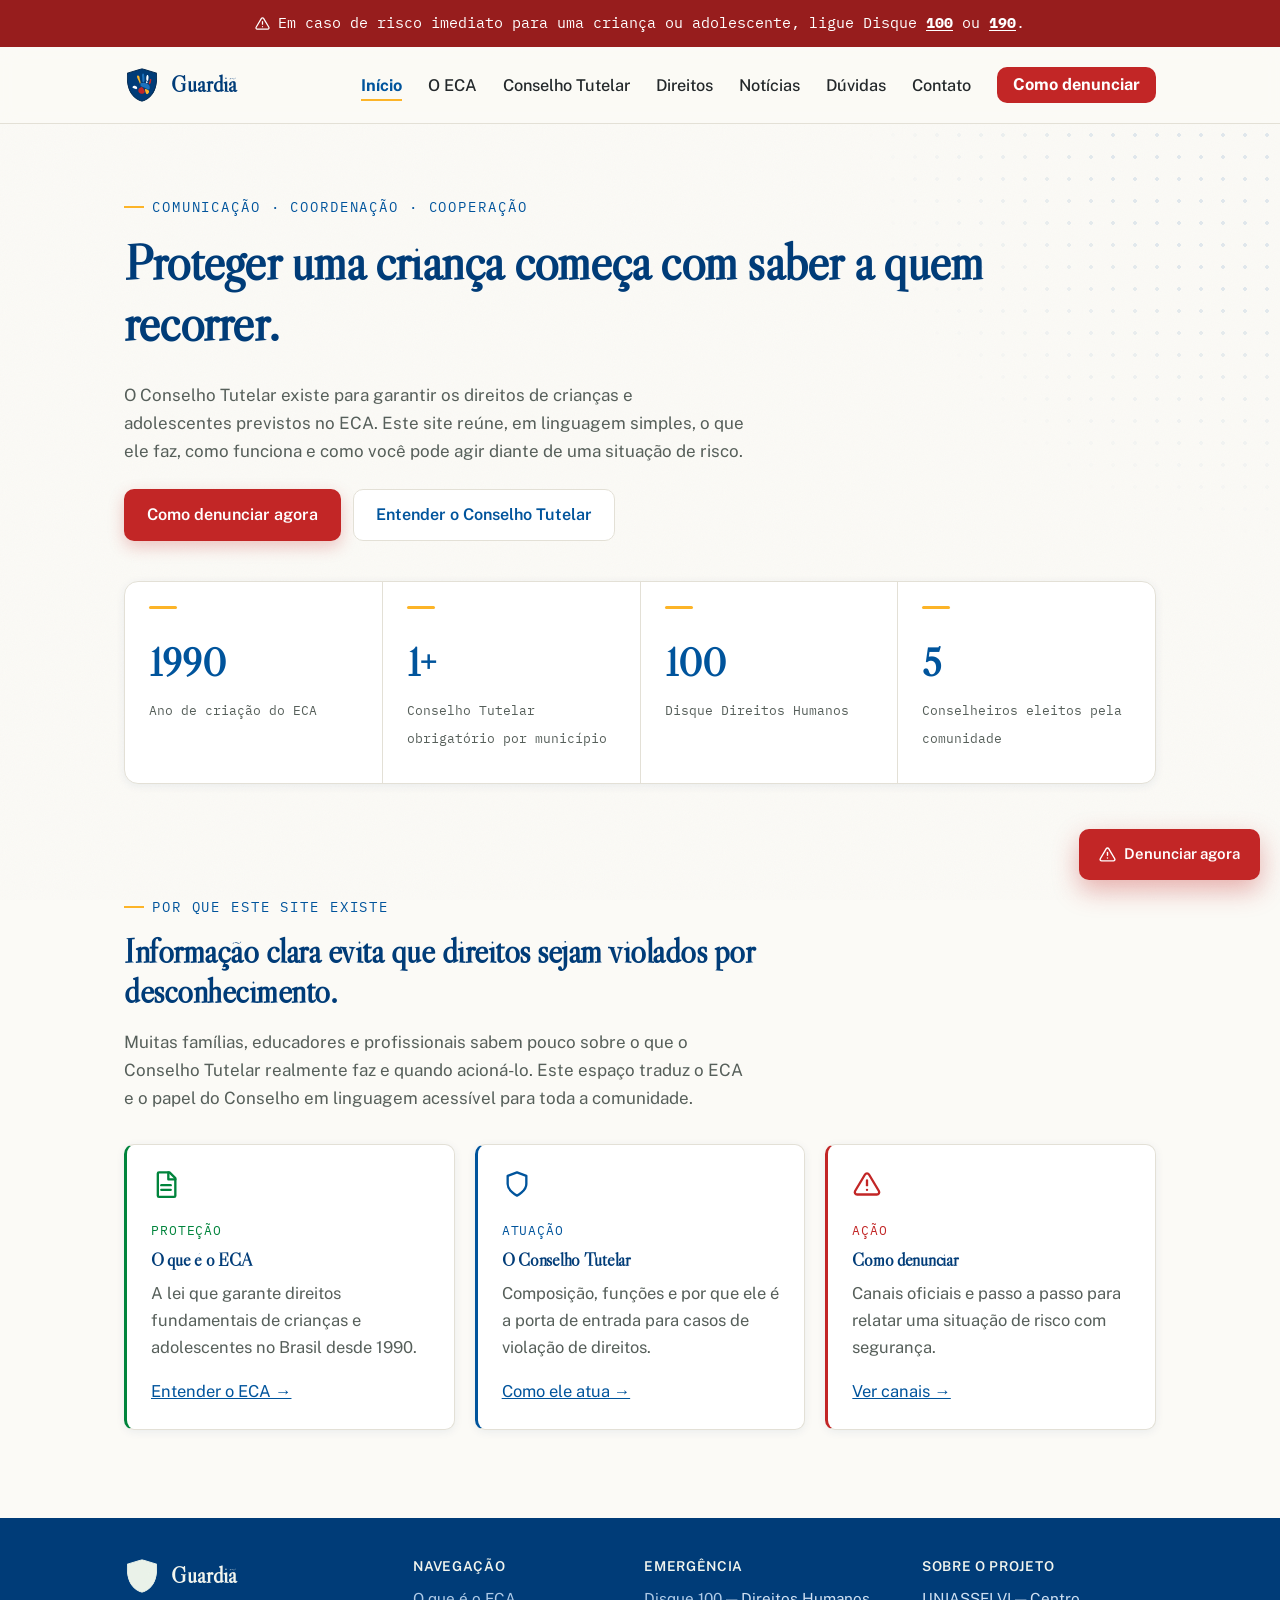
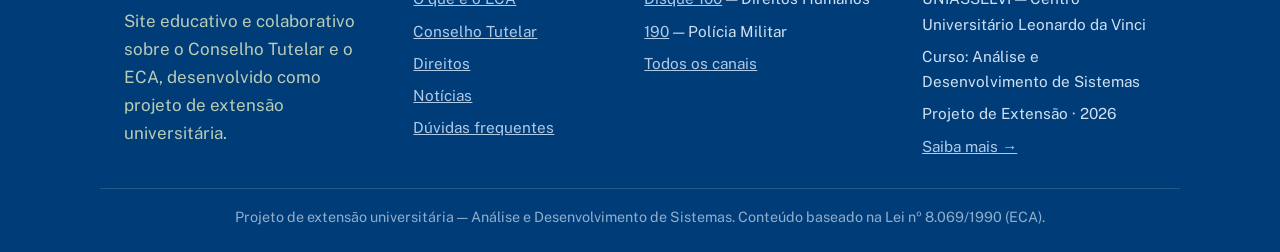
==== site/index.html @ f765fae5 "Entrega final: site Guardiã completo (Etapa 7 - Ajustes Finais e Entrega)" ====
<!DOCTYPE html>
<html lang="pt-BR">
<head>
<meta charset="UTF-8">
<meta name="viewport" content="width=device-width, initial-scale=1.0">
<title>Guardiã — Conselho Tutelar e ECA</title>
<meta name="description" content="Informações claras sobre o Conselho Tutelar, o Estatuto da Criança e do Adolescente (ECA) e como agir para proteger crianças e adolescentes.">
<link rel="icon" href="img/favicon.svg" type="image/svg+xml">
<link rel="alternate icon" href="favicon.ico">
<link rel="apple-touch-icon" href="img/apple-touch-icon.png">
<link rel="manifest" href="manifest.json">
<meta name="theme-color" content="#003C78">
<meta property="og:type" content="website">
<meta property="og:site_name" content="Guardiã">
<meta property="og:locale" content="pt_BR">
<meta property="og:title" content="Guardiã — Conselho Tutelar e ECA">
<meta property="og:description" content="Informações claras sobre o Conselho Tutelar, o Estatuto da Criança e do Adolescente (ECA) e como agir para proteger crianças e adolescentes.">
<meta property="og:image" content="img/og-image.png">
<meta name="twitter:card" content="summary_large_image">
<meta name="twitter:title" content="Guardiã — Conselho Tutelar e ECA">
<meta name="twitter:description" content="Informações claras sobre o Conselho Tutelar, o Estatuto da Criança e do Adolescente (ECA) e como agir para proteger crianças e adolescentes.">
<meta name="twitter:image" content="img/og-image.png">
<link rel="preconnect" href="https://fonts.googleapis.com">
<link href="https://fonts.googleapis.com/css2?family=Libre+Caslon+Display&family=Public+Sans:wght@400;500;600;700;800&family=IBM+Plex+Mono:wght@400;500&display=swap" rel="stylesheet">
<link rel="stylesheet" href="css/style.css">
</head>
<body>
<a class="skip-link" href="#conteudo">Pular para o conteúdo</a>

<div class="emergency-bar">
  <svg viewBox="0 0 24 24" fill="none" stroke="currentColor" stroke-width="2" stroke-linecap="round" stroke-linejoin="round" aria-hidden="true"><path d="M10.29 3.86 1.82 18a2 2 0 0 0 1.71 3h16.94a2 2 0 0 0 1.71-3L13.71 3.86a2 2 0 0 0-3.42 0z"/><line x1="12" y1="9" x2="12" y2="13"/><line x1="12" y1="17" x2="12.01" y2="17"/></svg>
  <span>Em caso de risco imediato para uma criança ou adolescente, ligue Disque <a href="tel:100">100</a> ou <a href="tel:190">190</a>.</span>
</div>

<header class="site-header">
  <nav class="nav-wrap" aria-label="Navegação principal">
    <a class="brand" href="index.html">
      <img src="img/icon-guardia-header.svg" alt="" aria-hidden="true" width="28" height="28">
      Guardiã
    </a>
    <button class="nav-toggle" aria-expanded="false" aria-label="Abrir menu">☰ Menu</button>
    <ul class="nav-links">
      <li><a href="index.html" aria-current="page">Início</a></li>
      <li><a href="eca.html">O ECA</a></li>
      <li><a href="conselho-tutelar.html">Conselho Tutelar</a></li>
      <li><a href="direitos.html">Direitos</a></li>
      <li><a href="noticias.html">Notícias</a></li>
      <li><a href="faq.html">Dúvidas</a></li>
      <li><a href="contato.html">Contato</a></li>
      <li><a class="nav-cta" href="como-denunciar.html">Como denunciar</a></li>
    </ul>
  </nav>
</header>

<main id="conteudo">
  <section class="hero">
    <div class="container">
      <div class="hero-content">
      <span class="eyebrow">Comunicação · Coordenação · Cooperação</span>
      <h1>Proteger uma criança começa com saber a quem recorrer.</h1>
      <p>O Conselho Tutelar existe para garantir os direitos de crianças e adolescentes previstos no ECA. Este site reúne, em linguagem simples, o que ele faz, como funciona e como você pode agir diante de uma situação de risco.</p>
      <div class="hero-actions">
        <a class="btn btn-primary" href="como-denunciar.html">Como denunciar agora</a>
        <a class="btn btn-outline" href="conselho-tutelar.html">Entender o Conselho Tutelar</a>
      </div>
      </div>
    </div>

    <div class="container">
      <div class="stat-strip">
        <div class="stat"><span class="num" data-count-to="1990">1990</span><span class="label">Ano de criação do ECA</span></div>
        <div class="stat"><span class="num" data-count-to="1" data-count-suffix="+">1+</span><span class="label">Conselho Tutelar obrigatório por município</span></div>
        <div class="stat"><span class="num" data-count-to="100">100</span><span class="label">Disque Direitos Humanos</span></div>
        <div class="stat"><span class="num" data-count-to="5">5</span><span class="label">Conselheiros eleitos pela comunidade</span></div>
      </div>
    </div>
  </section>

  <section class="section">
    <div class="container">
      <div class="section-head">
        <span class="eyebrow">Por que este site existe</span>
        <h2>Informação clara evita que direitos sejam violados por desconhecimento.</h2>
        <p>Muitas famílias, educadores e profissionais sabem pouco sobre o que o Conselho Tutelar realmente faz e quando acioná-lo. Este espaço traduz o ECA e o papel do Conselho em linguagem acessível para toda a comunidade.</p>
      </div>
      <div class="card-grid">
        <div class="card card-a">
          <span class="card-icon" aria-hidden="true"><svg viewBox="0 0 24 24" fill="none" stroke="currentColor" stroke-width="2" stroke-linecap="round" stroke-linejoin="round"><path d="M6 2h9l5 5v15a1 1 0 0 1-1 1H6a1 1 0 0 1-1-1V3a1 1 0 0 1 1-1z"/><path d="M14 2v6h6"/><line x1="8" y1="13" x2="16" y2="13"/><line x1="8" y1="17" x2="16" y2="17"/></svg></span>
          <span class="tag">Proteção</span>
          <h3>O que é o ECA</h3>
          <p>A lei que garante direitos fundamentais de crianças e adolescentes no Brasil desde 1990.</p>
          <p><a href="eca.html">Entender o ECA →</a></p>
        </div>
        <div class="card card-b">
          <span class="card-icon" aria-hidden="true"><svg viewBox="0 0 24 24" fill="none" stroke="currentColor" stroke-width="2" stroke-linecap="round" stroke-linejoin="round"><path d="M12 22s8-4 8-10V5l-8-3-8 3v7c0 6 8 10 8 10z"/></svg></span>
          <span class="tag">Atuação</span>
          <h3>O Conselho Tutelar</h3>
          <p>Composição, funções e por que ele é a porta de entrada para casos de violação de direitos.</p>
          <p><a href="conselho-tutelar.html">Como ele atua →</a></p>
        </div>
        <div class="card card-c">
          <span class="card-icon" aria-hidden="true"><svg viewBox="0 0 24 24" fill="none" stroke="currentColor" stroke-width="2" stroke-linecap="round" stroke-linejoin="round"><path d="M10.29 3.86 1.82 18a2 2 0 0 0 1.71 3h16.94a2 2 0 0 0 1.71-3L13.71 3.86a2 2 0 0 0-3.42 0z"/><line x1="12" y1="9" x2="12" y2="13"/><line x1="12" y1="17" x2="12.01" y2="17"/></svg></span>
          <span class="tag">Ação</span>
          <h3>Como denunciar</h3>
          <p>Canais oficiais e passo a passo para relatar uma situação de risco com segurança.</p>
          <p><a href="como-denunciar.html">Ver canais →</a></p>
        </div>
      </div>
    </div>
  </section>
</main>

<footer class="site-footer">
  <div class="container footer-grid">
    <div>
      <a class="brand" href="index.html" style="color:#F2F5EE">
        <img src="img/icon-guardia-footer.svg" alt="" aria-hidden="true" width="30" height="30">
        Guardiã
      </a>
      <p style="color:#B9CCB6; margin-top:12px; max-width:36ch;">Site educativo e colaborativo sobre o Conselho Tutelar e o ECA, desenvolvido como projeto de extensão universitária.</p>
          </div>
    <div>
      <h4>Navegação</h4>
      <ul>
        <li><a href="eca.html">O que é o ECA</a></li>
        <li><a href="conselho-tutelar.html">Conselho Tutelar</a></li>
        <li><a href="direitos.html">Direitos</a></li>
        <li><a href="noticias.html">Notícias</a></li>
      <li><a href="faq.html">Dúvidas frequentes</a></li>
      </ul>
    </div>
    <div>
      <h4>Emergência</h4>
      <ul>
        <li style="white-space:nowrap;"><a href="tel:100">Disque 100</a> — Direitos Humanos</li>
        <li><a href="tel:190">190</a> — Polícia Militar</li>
        <li><a href="como-denunciar.html">Todos os canais</a></li>
      </ul>
    </div>
    <div>
      <h4>Sobre o projeto</h4>
      <ul>
        <li>UNIASSELVI — Centro Universitário Leonardo da Vinci</li>
        <li>Curso: Análise e Desenvolvimento de Sistemas</li>
        <li>Projeto de Extensão · 2026</li>
        <li><a href="sobre-o-projeto.html">Saiba mais →</a></li>
      </ul>
    </div>
  </div>
  <div class="container footer-bottom">
    Projeto de extensão universitária — Análise e Desenvolvimento de Sistemas. Conteúdo baseado na Lei nº 8.069/1990 (ECA).
  </div>
</footer>
<a class="float-report" href="como-denunciar.html">
  <svg viewBox="0 0 24 24" fill="none" stroke="currentColor" stroke-width="2" stroke-linecap="round" stroke-linejoin="round"><path d="M10.29 3.86 1.82 18a2 2 0 0 0 1.71 3h16.94a2 2 0 0 0 1.71-3L13.71 3.86a2 2 0 0 0-3.42 0z"/><line x1="12" y1="9" x2="12" y2="13"/><line x1="12" y1="17" x2="12.01" y2="17"/></svg>
  Denunciar agora
</a>
<button class="back-to-top" aria-label="Voltar ao topo" type="button">
  <svg viewBox="0 0 24 24" fill="none" stroke="currentColor" stroke-width="2" stroke-linecap="round" stroke-linejoin="round"><line x1="12" y1="19" x2="12" y2="5"/><polyline points="5 12 12 5 19 12"/></svg>
</button>
<script src="js/script.js" defer></script>
</body>
</html>
---- site/css/style.css ----
/* =========================================================
   Guardiã — site institucional sobre o Conselho Tutelar e o ECA
   Paleta alinhada à identidade visual do Conselho Tutelar de Nova Cantu.
   ========================================================= */

:root {
  --color-bg: #FBFAF6;
  --color-bg-alt: #F1EFE7;
  --color-surface: #FFFFFF;

  --color-primary: #00549C;
  --color-primary-light: #1D72BE;
  --color-primary-dark: #003C78;

  --color-green: #00843C;
  --color-green-dark: #04652E;

  --color-gold: #FCB428;
  --color-gold-dark: #8A5A00;

  --color-alert: #C22626;
  --color-alert-dark: #971D1D;

  --color-text: #23282A;
  --color-text-soft: #565F5A;
  --color-border: #E3E0D6;

  --font-display: "Libre Caslon Display", Georgia, serif;
  --font-body: "Public Sans", -apple-system, "Segoe UI", sans-serif;
  --font-mono: "IBM Plex Mono", ui-monospace, monospace;

  --radius-sm: 6px;
  --radius-md: 10px;
  --radius-lg: 14px;

  /* Escala de espaçamento — todo o layout usa apenas estes valores,
     para manter um ritmo vertical/horizontal consistente entre seções. */
  --space-0: 4px;
  --space-1: 8px;
  --space-2: 12px;
  --space-3: 16px;
  --space-4: 20px;
  --space-5: 24px;
  --space-6: 32px;
  --space-7: 40px;
  --space-8: 48px;
  --space-9: 56px;
  --space-10: 64px;

  --shadow-soft: 0 2px 10px rgba(0, 60, 120, 0.07);
  --shadow-lift: 0 10px 28px rgba(0, 60, 120, 0.12);
  --shadow-card-hover: 0 14px 32px rgba(0, 60, 120, 0.14);
}

@media (prefers-reduced-motion: reduce) {
  * { animation-duration: 0.01ms !important; animation-iteration-count: 1 !important; transition-duration: 0.01ms !important; scroll-behavior: auto !important; }
}

* { box-sizing: border-box; }
html { scroll-behavior: smooth; font-size: 106.25%; } /* ~17px, para melhor legibilidade geral */

body {
  margin: 0;
  font-family: var(--font-body);
  background: var(--color-bg);
  color: var(--color-text);
  line-height: 1.65;
  -webkit-font-smoothing: antialiased;
  position: relative;
}

/* Textura de grão sutil no fundo — dá uma sensação mais tátil/impressa
   em vez do gradiente digital "liso" típico de templates genéricos. */
body::before {
  content: "";
  position: fixed;
  inset: 0;
  z-index: 0;
  pointer-events: none;
  opacity: 0.035;
  mix-blend-mode: multiply;
  background-image: url("data:image/svg+xml,%3Csvg xmlns='http://www.w3.org/2000/svg' width='180' height='180'%3E%3Cfilter id='n'%3E%3CfeTurbulence type='fractalNoise' baseFrequency='0.9' numOctaves='2' stitchTiles='stitch'/%3E%3C/filter%3E%3Crect width='100%25' height='100%25' filter='url(%23n)'/%3E%3C/svg%3E");
}
.site-header, .site-footer, main, .emergency-bar { position: relative; z-index: 1; }

img { max-width: 100%; display: block; }
svg { display: block; }

a { color: var(--color-primary); }
a:focus-visible, button:focus-visible, input:focus-visible,
textarea:focus-visible, summary:focus-visible {
  outline: 3px solid var(--color-gold);
  outline-offset: 2px;
}

h1, h2, h3, h4 {
  font-family: var(--font-display);
  color: var(--color-primary-dark);
  line-height: 1.2;
  margin: 0 0 0.5em;
  font-weight: 600;
  letter-spacing: -0.015em;
}
h1 { font-size: clamp(2rem, 4vw, 3.1rem); }
/* Em páginas internas, o h1 é o título da página (1 por página, correto para SEO/acessibilidade),
   mas não deve saltar tanto acima dos h2 das seções seguintes. Na home (dentro de .hero) mantém o tamanho grande. */
.section:not(.hero) h1 { font-size: clamp(1.7rem, 3.1vw, 2.35rem); }
h2 { font-size: clamp(1.5rem, 2.6vw, 2.05rem); }
h3 { font-size: 1.15rem; }

p { margin: 0 0 1em; color: var(--color-text-soft); max-width: 62ch; }

.container { width: 100%; max-width: 1080px; margin: 0 auto; padding: 0 24px; position: relative; }

.eyebrow {
  font-family: var(--font-mono);
  font-size: 0.85rem;
  letter-spacing: 0.13em;
  text-transform: uppercase;
  color: var(--color-primary);
  display: inline-flex;
  align-items: center;
  gap: 8px;
  margin-bottom: 0.9em;
}
.eyebrow::before { content: ""; width: 20px; height: 2px; background: var(--color-gold); display: inline-block; }

/* ---------- Barra de aviso ---------- */
.emergency-bar {
  background: var(--color-alert-dark);
  color: #fff;
  font-family: var(--font-mono);
  font-size: 0.88rem;
  padding: 11px 20px;
  text-align: center;
  display: flex;
  align-items: center;
  justify-content: center;
  gap: 8px;
}
.emergency-bar svg { width: 15px; height: 15px; flex: none; color: #fff; }
.emergency-bar a { color: #fff; font-weight: 700; text-decoration: underline; text-underline-offset: 2px; }

/* ---------- Cabeçalho ---------- */
.site-header {
  background: rgba(251, 250, 246, 0.92);
  backdrop-filter: saturate(160%) blur(8px);
  -webkit-backdrop-filter: saturate(160%) blur(8px);
  border-bottom: 1px solid var(--color-border);
  position: sticky; top: 0; z-index: 50;
  transition: box-shadow 0.2s ease;
}
.site-header.is-scrolled { box-shadow: 0 6px 18px rgba(0, 60, 120, 0.08); }

.nav-wrap { display: flex; align-items: center; justify-content: space-between; padding: var(--space-4) 24px; max-width: 1080px; margin: 0 auto; }
.brand { display: flex; align-items: center; gap: 11px; font-family: var(--font-display); font-weight: 600; font-size: 1.3rem; color: var(--color-primary-dark); text-decoration: none; }
.brand img { width: 36px; height: 36px; flex: none; }

.nav-toggle { display: none; background: none; border: 1px solid var(--color-border); border-radius: var(--radius-sm); padding: 8px 12px; font-family: var(--font-body); font-weight: 600; font-size: 0.85rem; color: var(--color-primary-dark); cursor: pointer; }
.nav-links { list-style: none; display: flex; align-items: center; gap: 26px; margin: 0; padding: 0; }
.nav-links a { color: var(--color-text); text-decoration: none; font-size: 0.96rem; font-weight: 500; padding-bottom: 4px; border-bottom: 2px solid transparent; }
.nav-links a:hover { color: var(--color-primary); }
.nav-links a[aria-current="page"] { color: var(--color-primary); font-weight: 700; border-bottom-color: var(--color-gold); }
.nav-cta { display: inline-flex; align-items: center; background: var(--color-alert); color: #fff !important; padding: 8px 16px; border-radius: var(--radius-md); font-weight: 700 !important; border-bottom: none !important; line-height: 1.2; }
.nav-links a.nav-cta { padding-bottom: 8px; } /* sobrepõe o padding-bottom: 4px de .nav-links a, que centralizava o texto mais para baixo */
.nav-cta:hover { background: var(--color-alert-dark); }
@media (max-width: 900px) {
  .nav-toggle { display: inline-flex; align-items: center; gap: 6px; }
  .nav-links { position: absolute; top: 100%; left: 0; right: 0; background: var(--color-surface); flex-direction: column; align-items: stretch; gap: 0; border-bottom: 1px solid var(--color-border); box-shadow: var(--shadow-lift); display: none; padding: 8px 24px 16px; }
  .nav-links.is-open { display: flex; }
  .nav-links li { border-top: 1px solid var(--color-border); }
  .nav-links li:first-child { border-top: none; }
  .nav-links a { display: block; padding: 12px 4px; border-bottom: none; }
  .nav-cta { margin-top: 10px; text-align: center; }
}

/* ---------- Hero ---------- */
.hero { padding: var(--space-10) 0 var(--space-8); position: relative; overflow: hidden; }
/* Textura de pontos no lugar das manchas desfocadas — mais gráfica e menos "gerada". */
.hero::before {
  content: "";
  position: absolute;
  top: 0; right: 0;
  width: 50%;
  height: 420px;
  z-index: 0;
  pointer-events: none;
  background-image: radial-gradient(var(--color-primary) 1.6px, transparent 1.6px);
  background-size: 22px 22px;
  opacity: 0.10;
  -webkit-mask-image: radial-gradient(circle at top right, black 0%, black 22%, transparent 55%);
  mask-image: radial-gradient(circle at top right, black 0%, black 22%, transparent 55%);
}
.hero::after {
  content: "";
  position: absolute;
  top: -60px; right: -60px;
  width: 6px; height: 220px;
  background: var(--color-gold);
  opacity: 0.5;
  transform: rotate(28deg);
  z-index: 0;
}
.hero > .container { position: relative; z-index: 1; }
.hero-content { max-width: 880px; }
.hero-actions { display: flex; gap: var(--space-2); flex-wrap: wrap; margin-top: var(--space-5); }

.btn { display: inline-flex; align-items: center; gap: 8px; font-family: var(--font-body); font-weight: 600; font-size: 0.95rem; padding: 12px 22px; border-radius: var(--radius-md); text-decoration: none; border: 1.5px solid transparent; cursor: pointer; transition: transform 0.15s ease, box-shadow 0.15s ease, background 0.15s ease, color 0.15s ease; }
.btn:hover { transform: translateY(-1px); }
.btn-primary { background: var(--color-alert); color: #fff; box-shadow: 0 6px 16px rgba(194,38,38,0.25); }
.btn-primary:hover { background: var(--color-alert-dark); }
.btn-outline { background: var(--color-surface); border-color: var(--color-border); color: var(--color-primary); }
.btn-outline:hover { border-color: var(--color-primary); }

/* ---------- Seções / cartões ---------- */
.section { padding: var(--space-9) 0; }
.section-alt { background: var(--color-bg-alt); }

.card-grid { display: grid; grid-template-columns: repeat(3, 1fr); gap: var(--space-4); margin-top: var(--space-6); }
@media (max-width: 900px) { .card-grid { grid-template-columns: 1fr 1fr; } }
@media (max-width: 600px) { .card-grid { grid-template-columns: 1fr; } }

.card { position: relative; background: var(--color-surface); border: 1px solid var(--color-border); border-left: 3px solid var(--accent, var(--color-primary)); border-radius: var(--radius-md); padding: var(--space-5); box-shadow: var(--shadow-soft); transition: transform 0.18s ease, box-shadow 0.18s ease; }
.card:hover { transform: translateY(-3px); box-shadow: var(--shadow-card-hover); }
.card-a { --accent: var(--color-green); }
.card-b { --accent: var(--color-primary); }
.card-c { --accent: var(--color-alert); }
.card-icon { display: flex; align-items: center; justify-content: center; width: 30px; height: 30px; color: var(--accent, var(--color-primary)); margin-bottom: var(--space-3); }
.card-icon svg { width: 28px; height: 28px; }
.card .tag { font-family: var(--font-mono); font-size: 0.74rem; letter-spacing: 0.07em; text-transform: uppercase; color: var(--accent, var(--color-gold-dark)); }
.card h3 { margin-top: 6px; font-size: 1.05rem; }
.card p:last-child { margin-bottom: 0; }
.card p { font-size: 0.97rem; }

/* ---------- Estatísticas ---------- */
.stat-strip { display: flex; flex-wrap: wrap; margin-top: var(--space-7); background: var(--color-surface); border: 1px solid var(--color-border); border-radius: var(--radius-lg); box-shadow: var(--shadow-soft); overflow: hidden; }
.stat { min-width: 150px; flex: 1; padding: var(--space-6) var(--space-5); border-right: 1px solid var(--color-border); position: relative; }
.stat::before { content: ""; position: absolute; top: var(--space-5); left: var(--space-5); width: 28px; height: 3px; border-radius: 2px; background: var(--color-gold); }
.stat:last-child { border-right: none; }
.stat .num { font-family: var(--font-display); font-size: 2.3rem; font-weight: 600; color: var(--color-primary); display: block; margin-top: var(--space-3); }
.stat .label { font-family: var(--font-mono); font-size: 0.78rem; color: var(--color-text-soft); }
@media (max-width: 700px) { .stat-strip { flex-direction: column; } .stat { border-right: none; border-bottom: 1px solid var(--color-border); } .stat:last-child { border-bottom: none; } }

/* ---------- Passo a passo ---------- */
.steps { counter-reset: step; list-style: none; margin: var(--space-6) 0 0; padding: 0; }
.steps li { counter-increment: step; display: grid; grid-template-columns: 40px 1fr; column-gap: var(--space-3); row-gap: 0; padding: var(--space-3) 0; border-bottom: 1px solid var(--color-border); }
.steps li::before {
  content: counter(step);
  font-family: var(--font-mono); font-size: 0.95rem; font-weight: 600;
  color: var(--color-primary-dark);
  background: var(--color-bg-alt);
  border: 1px solid var(--color-border);
  width: 34px; height: 34px; border-radius: 50%;
  display: flex; align-items: center; justify-content: center;
  grid-column: 1; grid-row: 1 / -1;
}
.steps li h3 { grid-column: 2; font-size: 1rem; margin-bottom: 0; }
.steps li p { grid-column: 2; font-size: 0.97rem; margin-bottom: 0; }

/* ---------- Canais de contato ---------- */
.channel-list { display: grid; grid-template-columns: repeat(2, 1fr); gap: var(--space-3); margin-top: var(--space-5); }
@media (max-width: 700px) { .channel-list { grid-template-columns: 1fr; } }
.channel { display: flex; gap: var(--space-3); align-items: flex-start; background: var(--color-surface); border: 1px solid var(--color-border); border-radius: var(--radius-md); padding: var(--space-4); transition: box-shadow 0.18s ease; }
.channel:hover { box-shadow: var(--shadow-lift); }
.channel svg { flex: none; width: 20px; height: 20px; color: var(--color-primary); box-sizing: content-box; padding: 9px; border-radius: 50%; background: var(--color-bg-alt); }
.channel-logo { flex: none; width: 44px; height: auto; }
.channel h3 { font-size: 1rem; margin-bottom: 4px; }
.channel p { font-size: 0.96rem; margin-bottom: 0; }

/* Lista de dados de contato separados por linha (endereço, horário, telefone, redes),
   em vez de um único parágrafo corrido — cada item com ícone para leitura mais rápida. */
.channel-details { list-style: none; margin: 8px 0 0; padding: 0; display: grid; gap: 8px; }
.channel-details li { display: flex; align-items: center; gap: 10px; font-size: 0.96rem; color: var(--color-text-soft); }
.channel-details svg { flex: none; width: 17px; height: 17px; color: var(--color-primary); }
.channel-details a { color: var(--color-primary); font-weight: 700; text-decoration: none; }
.channel-details a:hover { text-decoration: underline; }

/* ---------- FAQ ---------- */
.faq-item { border-bottom: 1px solid var(--color-border); }
.faq-item summary { cursor: pointer; font-weight: 600; color: var(--color-primary-dark); padding: 15px 4px; list-style: none; display: flex; justify-content: space-between; align-items: center; gap: 12px; font-size: 1.03rem; }
.faq-item summary::-webkit-details-marker { display: none; }
.faq-item summary::after { content: "+"; font-family: var(--font-mono); font-size: 1.2rem; color: var(--color-gold-dark); transition: transform 0.2s ease; flex: none; }
.faq-item[open] summary::after { transform: rotate(45deg); }
.faq-item .faq-body { padding: 0 4px 18px; }
.faq-item .faq-body p { font-size: 0.97rem; }

/* ---------- Formulário ---------- */
.form-card { background: var(--color-surface); border: 1px solid var(--color-border); border-radius: var(--radius-lg); padding: var(--space-6); box-shadow: var(--shadow-lift); max-width: 580px; margin-top: var(--space-5); }
.field { margin-bottom: var(--space-3); }
.field label { display: block; font-size: 0.86rem; font-weight: 600; margin-bottom: 6px; color: var(--color-primary-dark); }
.field input, .field textarea, .field select { width: 100%; padding: 11px 13px; border: 1.5px solid var(--color-border); border-radius: var(--radius-sm); font-family: var(--font-body); font-size: 0.97rem; background: var(--color-bg); }
.field input:focus, .field textarea:focus, .field select:focus { border-color: var(--color-primary); box-shadow: 0 0 0 3px rgba(0,84,156,0.14); outline: none; }
.field textarea { min-height: 110px; resize: vertical; }
.form-note { font-size: 0.9rem; color: var(--color-primary); font-weight: 600; }

/* ---------- Rodapé ---------- */
.site-footer { background: var(--color-primary-dark); color: #CFE0F2; padding: var(--space-7) 0 var(--space-5); margin-top: var(--space-6); }
.footer-grid { display: grid; grid-template-columns: 1.1fr 0.85fr 1.05fr 1fr; gap: var(--space-6); }
@media (max-width: 900px) { .footer-grid { grid-template-columns: 1fr 1fr; } }
@media (max-width: 560px) { .footer-grid { grid-template-columns: 1fr; } }
.site-footer h4 { color: #F2F5EE; font-family: var(--font-body); font-size: 0.8rem; letter-spacing: 0.05em; text-transform: uppercase; margin-bottom: 12px; }
.site-footer a { color: #AFCBE8; }
.site-footer a:hover { color: var(--color-gold); }
.site-footer ul { list-style: none; padding: 0; margin: 0; display: grid; gap: 7px; font-size: 0.9rem; }
.footer-brand { color: #F2F5EE; }
.footer-bottom { border-top: 1px solid rgba(255,255,255,0.14); margin-top: var(--space-5); padding-top: var(--space-3); font-size: 0.84rem; color: #8FAFCE; text-align: center; }

/* ---------- Utilitários ---------- */
.section-head { max-width: 680px; margin-bottom: 6px; }
.text-center { text-align: center; margin-inline: auto; }
.skip-link { position: absolute; left: -999px; top: auto; background: var(--color-gold); color: var(--color-primary-dark); padding: 10px 16px; z-index: 100; border-radius: var(--radius-sm); }
.skip-link:focus { left: 16px; top: 16px; }

/* ---------- Breadcrumb ---------- */
.breadcrumb { background: var(--color-bg-alt); border-bottom: 1px solid var(--color-border); }
.breadcrumb .container { padding-top: 10px; padding-bottom: 10px; font-size: 0.88rem; color: var(--color-text-soft); }
.breadcrumb a { color: var(--color-text-soft); text-decoration: none; }
.breadcrumb a:hover { color: var(--color-primary); text-decoration: underline; }
.breadcrumb span[aria-hidden] { margin: 0 6px; color: var(--color-border); }
.breadcrumb span[aria-current] { color: var(--color-primary); font-weight: 600; }

/* ---------- Checklist ---------- */
.checklist { list-style: none; margin: var(--space-5) 0 0; padding: 0; display: grid; gap: var(--space-3); max-width: 680px; }
.checklist li { position: relative; padding-left: 34px; color: var(--color-text-soft); }
.checklist li::before { content: "✓"; position: absolute; left: 0; top: -1px; width: 24px; height: 24px; border-radius: 50%; background: rgba(0,84,156,0.10); color: var(--color-primary); font-size: 0.8rem; font-weight: 700; display: flex; align-items: center; justify-content: center; }

/* ---------- Botão flutuante "Denunciar agora" ---------- */
.float-report { position: fixed; right: 20px; bottom: 20px; z-index: 60; display: inline-flex; align-items: center; gap: 8px; background: var(--color-alert); color: #fff; text-decoration: none; font-weight: 600; font-size: 0.88rem; padding: 13px 20px; border-radius: var(--radius-md); box-shadow: 0 10px 26px rgba(194,38,38,0.35); transition: transform 0.15s ease, box-shadow 0.15s ease; }
.float-report:hover { transform: translateY(-2px); box-shadow: 0 14px 30px rgba(194,38,38,0.4); }
.float-report svg { width: 17px; height: 17px; flex: none; }

/* ---------- Botão "voltar ao topo" ---------- */
.back-to-top { position: fixed; right: 20px; bottom: 20px; z-index: 60; width: 42px; height: 42px; border-radius: 50%; background: var(--color-primary-dark); color: #fff; border: none; display: flex; align-items: center; justify-content: center; cursor: pointer; box-shadow: var(--shadow-lift); opacity: 0; visibility: hidden; transform: translateY(8px); transition: opacity 0.2s ease, transform 0.2s ease, visibility 0.2s; }
.back-to-top.is-visible { opacity: 1; visibility: visible; transform: translateY(0); }
.back-to-top svg { width: 18px; height: 18px; }
/* Quando os dois botões existem na mesma página, o de voltar ao topo sobe para não colidir com o de denunciar */
.float-report ~ .back-to-top { bottom: 74px; width: 38px; height: 38px; }

.reveal { opacity: 0; transform: translateY(14px); transition: opacity 0.5s ease, transform 0.5s ease; }
.reveal.is-visible { opacity: 1; transform: translateY(0); }
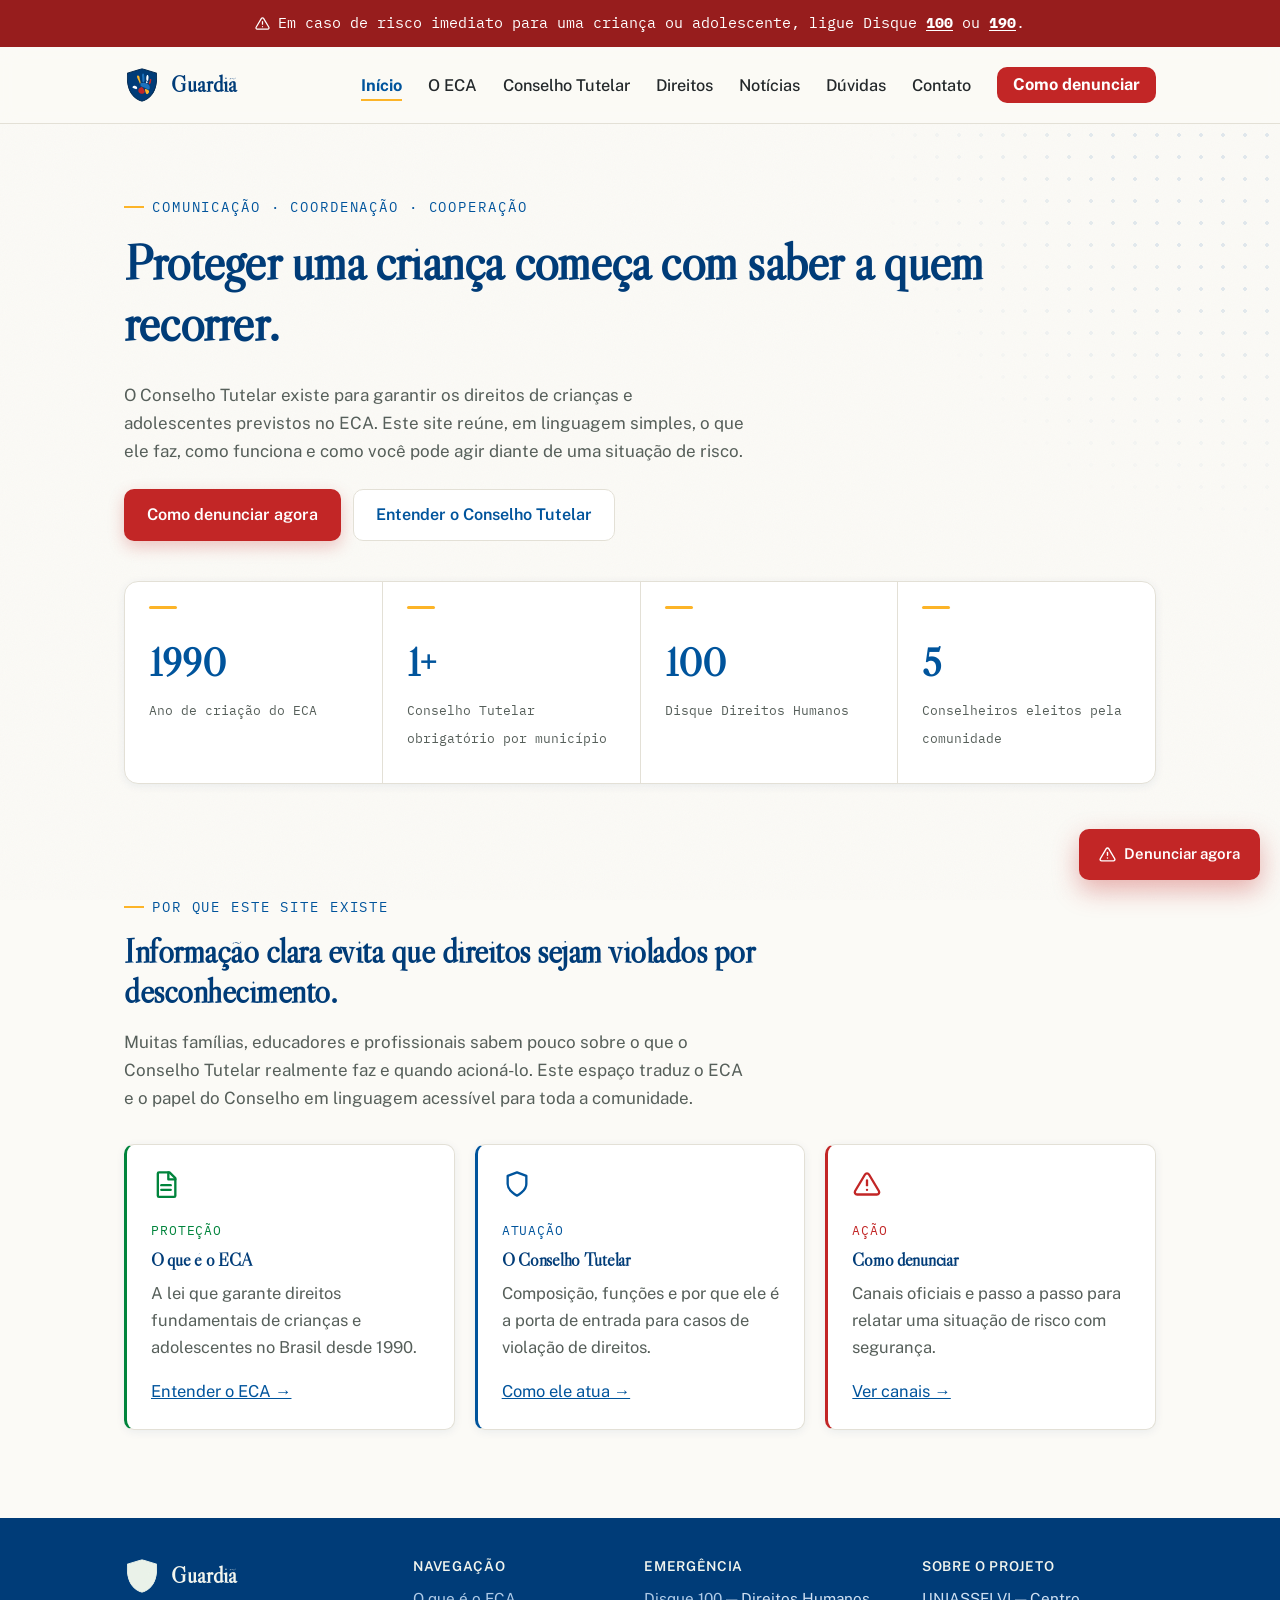
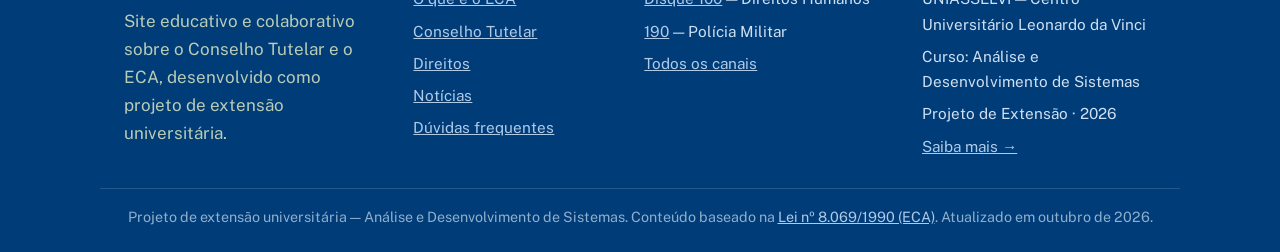
==== commit 8b5b19ed: "Ajustes de conteúdo: notícias, rodapé, sitemap e aviso de privacidade" ====
--- a/site/index.html
+++ b/site/index.html
@@ -148,7 +148,7 @@
     </div>
   </div>
   <div class="container footer-bottom">
-    Projeto de extensão universitária — Análise e Desenvolvimento de Sistemas. Conteúdo baseado na Lei nº 8.069/1990 (ECA).
+    Projeto de extensão universitária — Análise e Desenvolvimento de Sistemas. Conteúdo baseado na <a href="https://www.planalto.gov.br/ccivil_03/leis/L8069compilado.htm" target="_blank" rel="noopener">Lei nº 8.069/1990 (ECA)</a>. Atualizado em outubro de 2026.
   </div>
 </footer>
 <a class="float-report" href="como-denunciar.html">
--- a/site/css/style.css
+++ b/site/css/style.css
@@ -261,6 +261,7 @@
 .channel-list { display: grid; grid-template-columns: repeat(2, 1fr); gap: var(--space-3); margin-top: var(--space-5); }
 @media (max-width: 700px) { .channel-list { grid-template-columns: 1fr; } }
 .channel { display: flex; gap: var(--space-3); align-items: flex-start; background: var(--color-surface); border: 1px solid var(--color-border); border-radius: var(--radius-md); padding: var(--space-4); transition: box-shadow 0.18s ease; }
+.channel > div { min-width: 0; }
 .channel:hover { box-shadow: var(--shadow-lift); }
 .channel svg { flex: none; width: 20px; height: 20px; color: var(--color-primary); box-sizing: content-box; padding: 9px; border-radius: 50%; background: var(--color-bg-alt); }
 .channel-logo { flex: none; width: 44px; height: auto; }
@@ -270,8 +271,9 @@
 /* Lista de dados de contato separados por linha (endereço, horário, telefone, redes),
    em vez de um único parágrafo corrido — cada item com ícone para leitura mais rápida. */
 .channel-details { list-style: none; margin: 8px 0 0; padding: 0; display: grid; gap: 8px; }
-.channel-details li { display: flex; align-items: center; gap: 10px; font-size: 0.96rem; color: var(--color-text-soft); }
-.channel-details svg { flex: none; width: 17px; height: 17px; color: var(--color-primary); }
+.channel-details li { display: flex; align-items: flex-start; gap: 10px; font-size: 0.96rem; color: var(--color-text-soft); }
+.channel-details svg { flex: none; width: 17px; height: 17px; color: var(--color-primary); margin-top: 2px; }
+.channel-details span, .channel-details a { min-width: 0; overflow-wrap: break-word; word-break: break-word; }
 .channel-details a { color: var(--color-primary); font-weight: 700; text-decoration: none; }
 .channel-details a:hover { text-decoration: underline; }
 
